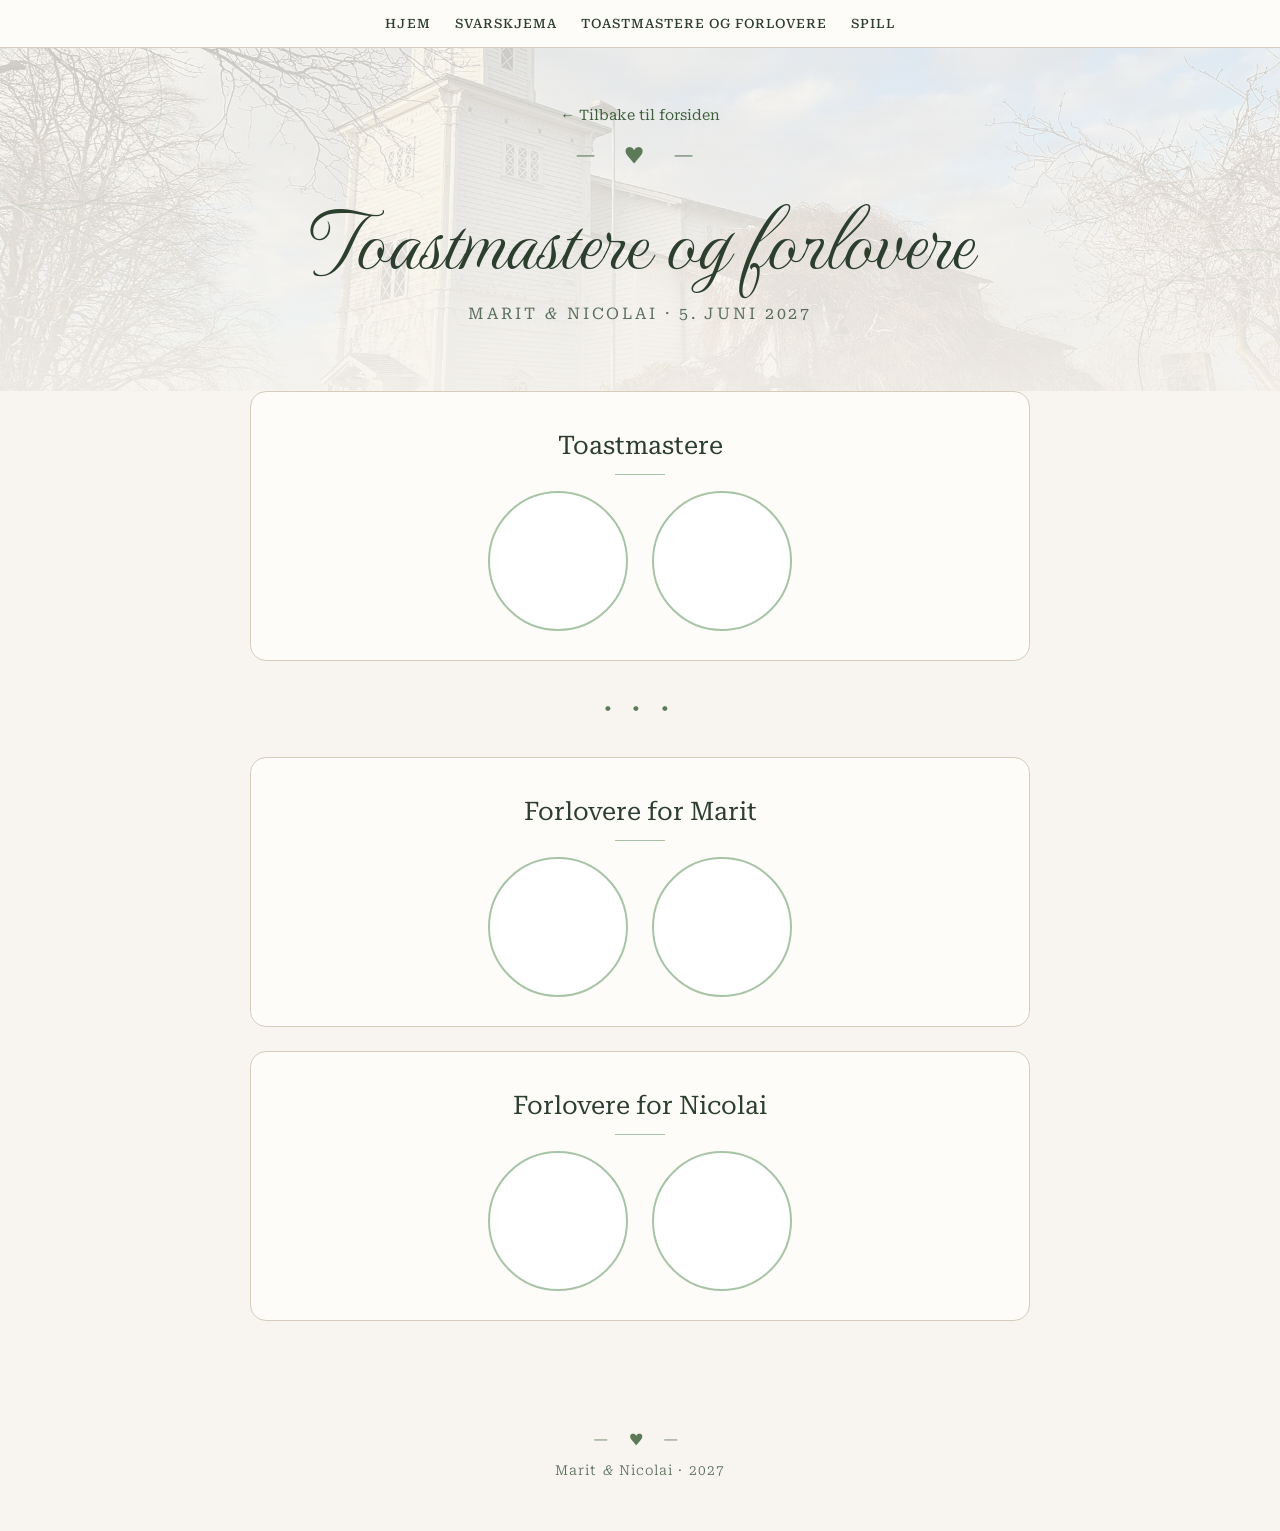
==== forlovere.html @ 28b067f8 "Add forlovere page" ====
<!doctype html>
<html lang="no">
  <head>
    <meta charset="UTF-8" />
    <meta name="viewport" content="width=device-width, initial-scale=1.0" />
    <title>Toastmastere og forlovere &ndash; Marit &amp; Nicolai</title>
    <meta
      name="description"
      content="Toastmastere og forlovere for bryllupet til Marit og Nicolai."
    />
    <link rel="stylesheet" href="./styles.css" />
  </head>
  <body>
    <nav class="site-nav">
      <a href="./index.html">Hjem</a>
      <a href="./svar.html">Svarskjema</a>
      <a href="./forlovere.html">Toastmastere og forlovere</a>
      <a href="./spill.html">Spill</a>
    </nav>
    <header class="hero hero-small hero-banner">
      <p class="eyebrow">
        <a href="./index.html" class="back-link">&larr; Tilbake til forsiden</a>
      </p>
      <span class="ornament">&mdash; &hearts; &mdash;</span>
      <h1>Toastmastere og forlovere</h1>
      <p class="date">Marit <em>&amp;</em> Nicolai &middot; 5. juni 2027</p>
    </header>

    <main class="container">
      <section class="card center">
        <h2>Toastmastere</h2>
        <div class="ring-grid">
          <div class="ring" aria-hidden="true"></div>
          <div class="ring" aria-hidden="true"></div>
        </div>
      </section>

      <span class="divider">&bull; &bull; &bull;</span>

      <section class="card center">
        <h2>Forlovere for Marit</h2>
        <div class="ring-grid">
          <div class="ring" aria-hidden="true"></div>
          <div class="ring" aria-hidden="true"></div>
        </div>
      </section>

      <section class="card center">
        <h2>Forlovere for Nicolai</h2>
        <div class="ring-grid">
          <div class="ring" aria-hidden="true"></div>
          <div class="ring" aria-hidden="true"></div>
        </div>
      </section>
    </main>

    <footer class="footer">
      <span class="ornament">&mdash; &hearts; &mdash;</span>
      <p>Marit <em>&amp;</em> Nicolai &middot; 2027</p>
    </footer>
  </body>
</html>
---- styles.css ----
@import url('https://fonts.googleapis.com/css2?family=MonteCarlo&family=Roboto+Serif:ital,wght@0,300;0,400;0,500;0,600;1,300;1,400&display=swap');

:root {
  color-scheme: light;
  --bg: #f8f5f0;
  --text: #2c3e2d;
  --text-light: #5a6e5b;
  --card: #fefcf9;
  --accent: #3d5e3a;
  --accent-hover: #2e4a2b;
  --accent-light: #a8c4a6;
  --border: #d6ccbc;
  --gold: #5c7a58;
  --blush: #efe8dd;
  --font-script: 'MonteCarlo', cursive;
  --font-serif: 'Roboto Serif', 'Georgia', serif;
}

* {
  box-sizing: border-box;
}

body {
  margin: 0;
  font-family: var(--font-serif);
  font-weight: 300;
  background: var(--bg);
  color: var(--text);
  line-height: 1.65;
  font-size: 16px;
}

/* ---- HERO ---- */

.hero {
  position: relative;
  text-align: center;
  padding: 6rem 1.5rem 4rem;
  background: linear-gradient(170deg, #efe8dd 0%, #f8f5f0 100%);
  overflow: hidden;
}

.hero::before,
.hero::after {
  content: '';
  position: absolute;
  width: 220px;
  height: 220px;
  border: 1px solid var(--accent-light);
  border-radius: 50%;
  opacity: 0.35;
  pointer-events: none;
}

.hero::before {
  top: -60px;
  left: -60px;
}

.hero::after {
  bottom: -80px;
  right: -80px;
}

.eyebrow {
  margin: 0 0 0.5rem;
  letter-spacing: 0.25em;
  text-transform: uppercase;
  font-size: 0.72rem;
  font-weight: 500;
  color: var(--accent);
}

.ornament {
  display: block;
  margin: 0.6rem auto 0.8rem;
  font-size: 1.4rem;
  color: var(--gold);
  letter-spacing: 0.5em;
  user-select: none;
}

h1 {
  margin: 0;
  font-family: var(--font-script);
  font-weight: 400;
  font-size: clamp(3rem, 8vw, 5.5rem);
  line-height: 1.15;
  color: var(--text);
}

h1 .amp {
  font-style: italic;
  font-weight: 300;
  color: var(--gold);
  padding: 0 0.15em;
}

.date {
  margin: 0.8rem 0 2rem;
  font-family: var(--font-serif);
  font-size: 1rem;
  font-weight: 400;
  letter-spacing: 0.18em;
  text-transform: uppercase;
  color: var(--text-light);
}

/* ---- HERO IMAGE ---- */

.hero-image-wrapper {
  max-width: 420px;
  margin: 0 auto 2.5rem;
}

.hero-image {
  width: 100%;
  aspect-ratio: 1 / 1;
  object-fit: cover;
  border-radius: 50%;
  border: 4px solid #fff;
  box-shadow: 0 8px 40px rgba(61, 94, 58, 0.15);
}

/* ---- SECTION DIVIDER ---- */

.divider {
  display: block;
  text-align: center;
  margin: 0.5rem 0;
  font-size: 1.2rem;
  color: var(--gold);
  letter-spacing: 0.4em;
  user-select: none;
}

/* ---- CONTAINER / CARDS ---- */

.container {
  width: min(780px, 90vw);
  margin: 0 auto 4rem;
  display: grid;
  gap: 1.5rem;
}

.card {
  background: var(--card);
  border: 1px solid var(--border);
  border-radius: 16px;
  padding: 2rem 2rem 1.8rem;
}

h2 {
  font-family: var(--font-serif);
  font-weight: 400;
  font-size: 1.6rem;
  margin: 0 0 0.8rem;
  color: var(--text);
}

h2::after {
  content: '';
  display: block;
  width: 50px;
  height: 1px;
  background: var(--accent-light);
  margin-top: 0.5rem;
}

.center h2::after {
  margin-left: auto;
  margin-right: auto;
}

p {
  margin: 0 0 0.6rem;
}

ul {
  padding-left: 0;
  list-style: none;
  margin: 0;
}

ul li {
  padding: 0.35rem 0;
  border-bottom: 1px solid var(--border);
}

ul li:last-child {
  border-bottom: none;
}

/* ---- BUTTONS ---- */

.button {
  display: inline-block;
  border: none;
  border-radius: 999px;
  background: var(--accent);
  color: #fff;
  padding: 0.8rem 2.2rem;
  font-family: var(--font-serif);
  font-size: 0.85rem;
  font-weight: 500;
  letter-spacing: 0.1em;
  text-transform: uppercase;
  text-decoration: none;
  cursor: pointer;
  transition: background 0.25s ease, transform 0.2s ease;
}

.button:hover {
  background: var(--accent-hover);
  transform: translateY(-1px);
}

/* ---- FORMS ---- */

.form {
  display: grid;
  gap: 1rem;
}

label {
  display: grid;
  gap: 0.3rem;
  font-weight: 500;
  font-size: 0.9rem;
  color: var(--text);
}

input,
select,
textarea {
  font: inherit;
  font-weight: 300;
  border: 1px solid var(--border);
  border-radius: 10px;
  padding: 0.7rem 0.85rem;
  background: #fff;
  transition: border-color 0.2s ease, box-shadow 0.2s ease;
}

input:focus,
select:focus,
textarea:focus {
  outline: none;
  border-color: var(--accent);
  box-shadow: 0 0 0 3px rgba(61, 94, 58, 0.12);
}

.status {
  margin: 0.4rem 0 0;
  font-size: 0.9rem;
  color: #4a7c59;
  min-height: 1.4em;
}

.status.error {
  color: #a33;
}

/* ---- UTILITY ---- */

.center {
  text-align: center;
}

a {
  color: var(--accent);
}

/* ---- HERO SMALL (svar.html) ---- */

.hero-small {
  padding: 3.5rem 1.5rem 2rem;
}

.hero-banner {
  background: linear-gradient(rgba(248, 245, 240, 0.82), rgba(248, 245, 240, 0.94)),
    url('./bilder/hetlandskirken.jpg') center / cover no-repeat;
}

/* ---- PHOTOS ---- */

.photo {
  margin: 0 0 1rem;
}

.photo img {
  display: block;
  width: 100%;
  height: auto;
  border-radius: 12px;
}

.photo figcaption,
.credit {
  margin-top: 0.4rem;
  font-size: 0.75rem;
  color: var(--text-light);
}

.back-link {
  color: var(--accent);
  text-decoration: none;
  text-transform: none;
  letter-spacing: normal;
  font-size: 0.9rem;
  font-weight: 400;
}

.back-link:hover {
  text-decoration: underline;
}

/* ---- RINGS (forlovere.html) ---- */

.ring-grid {
  display: flex;
  flex-wrap: wrap;
  justify-content: center;
  gap: 1.5rem;
  margin-top: 1rem;
}

.ring {
  width: 140px;
  height: 140px;
  border-radius: 50%;
  border: 2px solid var(--accent-light);
  background: #fff;
}

/* ---- SITE NAV ---- */

.site-nav {
  position: sticky;
  top: 0;
  z-index: 10;
  display: flex;
  flex-wrap: wrap;
  justify-content: center;
  gap: 0.5rem 1.5rem;
  padding: 0.8rem 1rem;
  background: rgba(254, 252, 249, 0.95);
  border-bottom: 1px solid var(--border);
}

.site-nav a {
  color: var(--text);
  text-decoration: none;
  font-size: 0.8rem;
  font-weight: 500;
  letter-spacing: 0.08em;
  text-transform: uppercase;
}

.site-nav a:hover {
  color: var(--accent);
}

/* ---- FOOTER ---- */

.footer {
  text-align: center;
  padding: 2rem 1rem 2.5rem;
  color: var(--text-light);
  font-size: 0.85rem;
  letter-spacing: 0.08em;
}

.footer .ornament {
  font-size: 1rem;
  margin-bottom: 0.4rem;
}

/* ---- RESPONSIVE ---- */

@media (max-width: 600px) {
  .hero {
    padding: 4rem 1rem 3rem;
  }

  .card {
    padding: 1.4rem 1.2rem;
  }

  .hero-image-wrapper {
    max-width: 280px;
  }
}
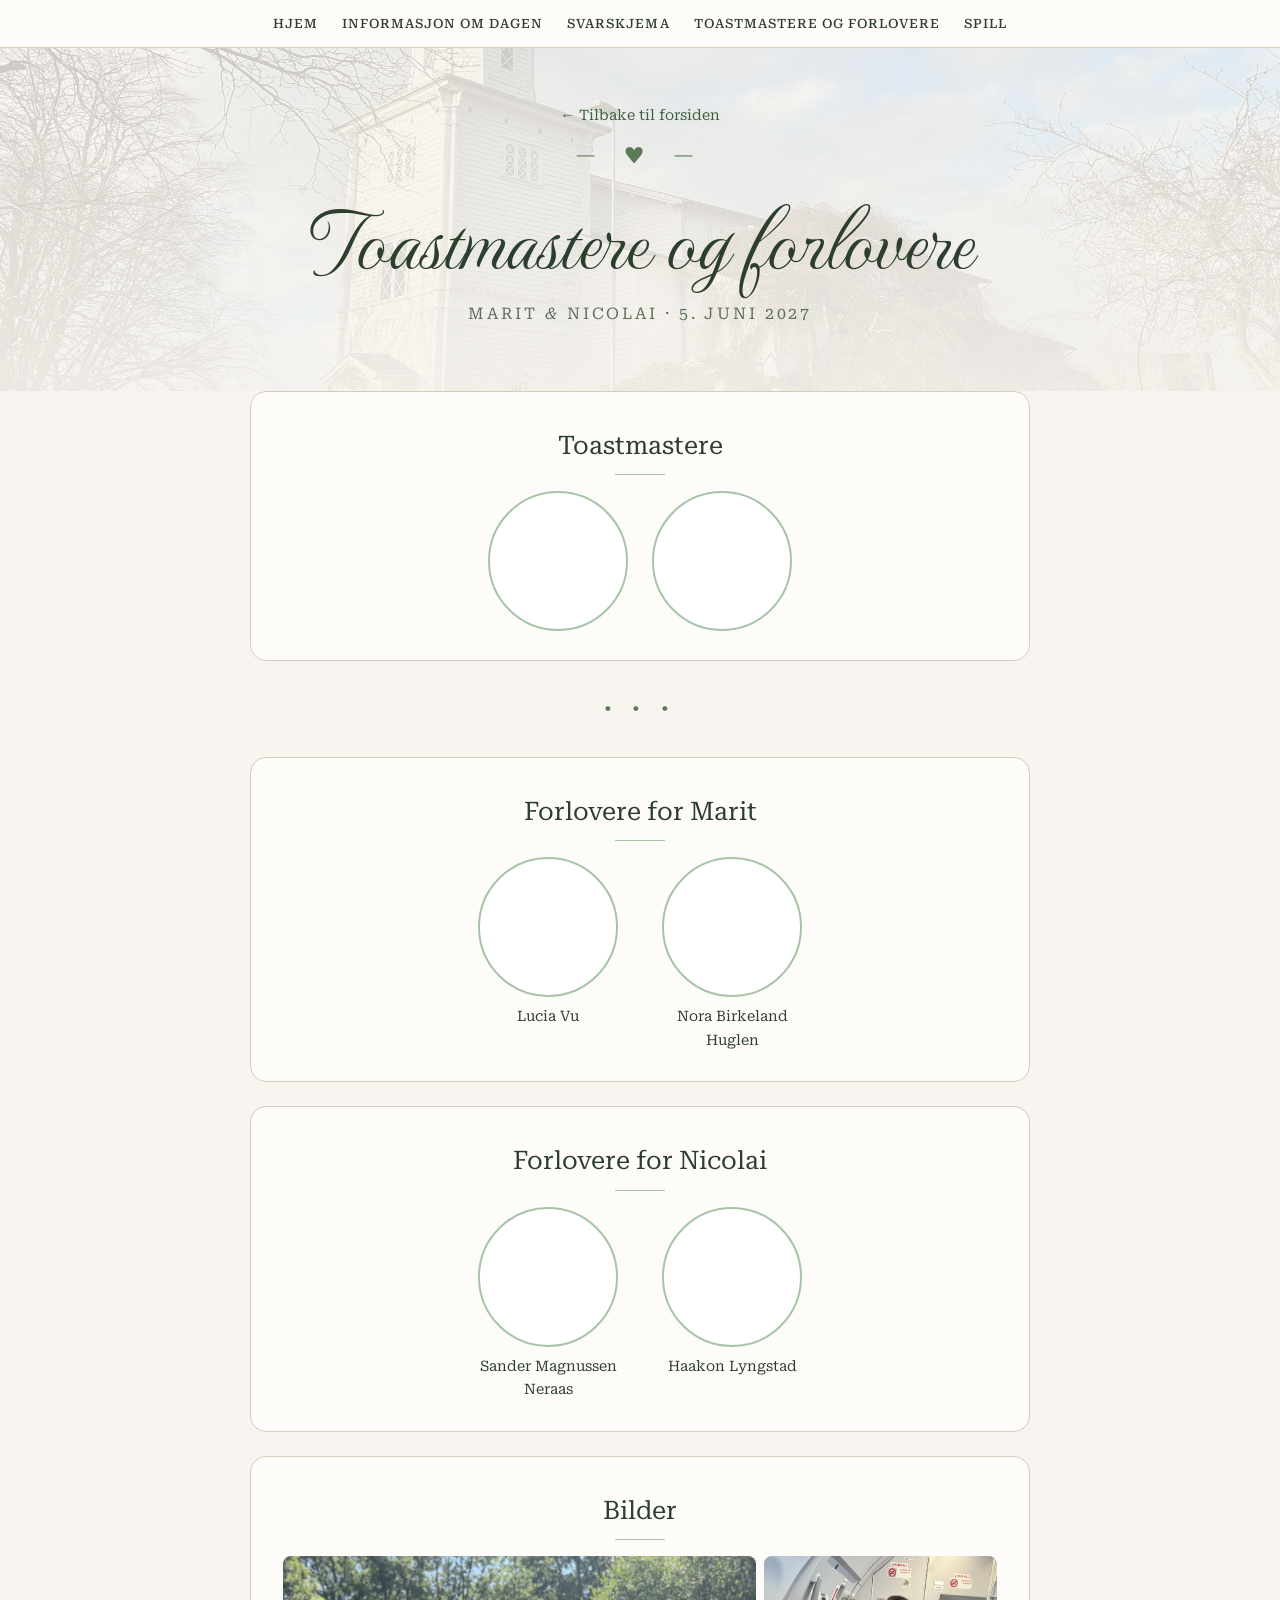
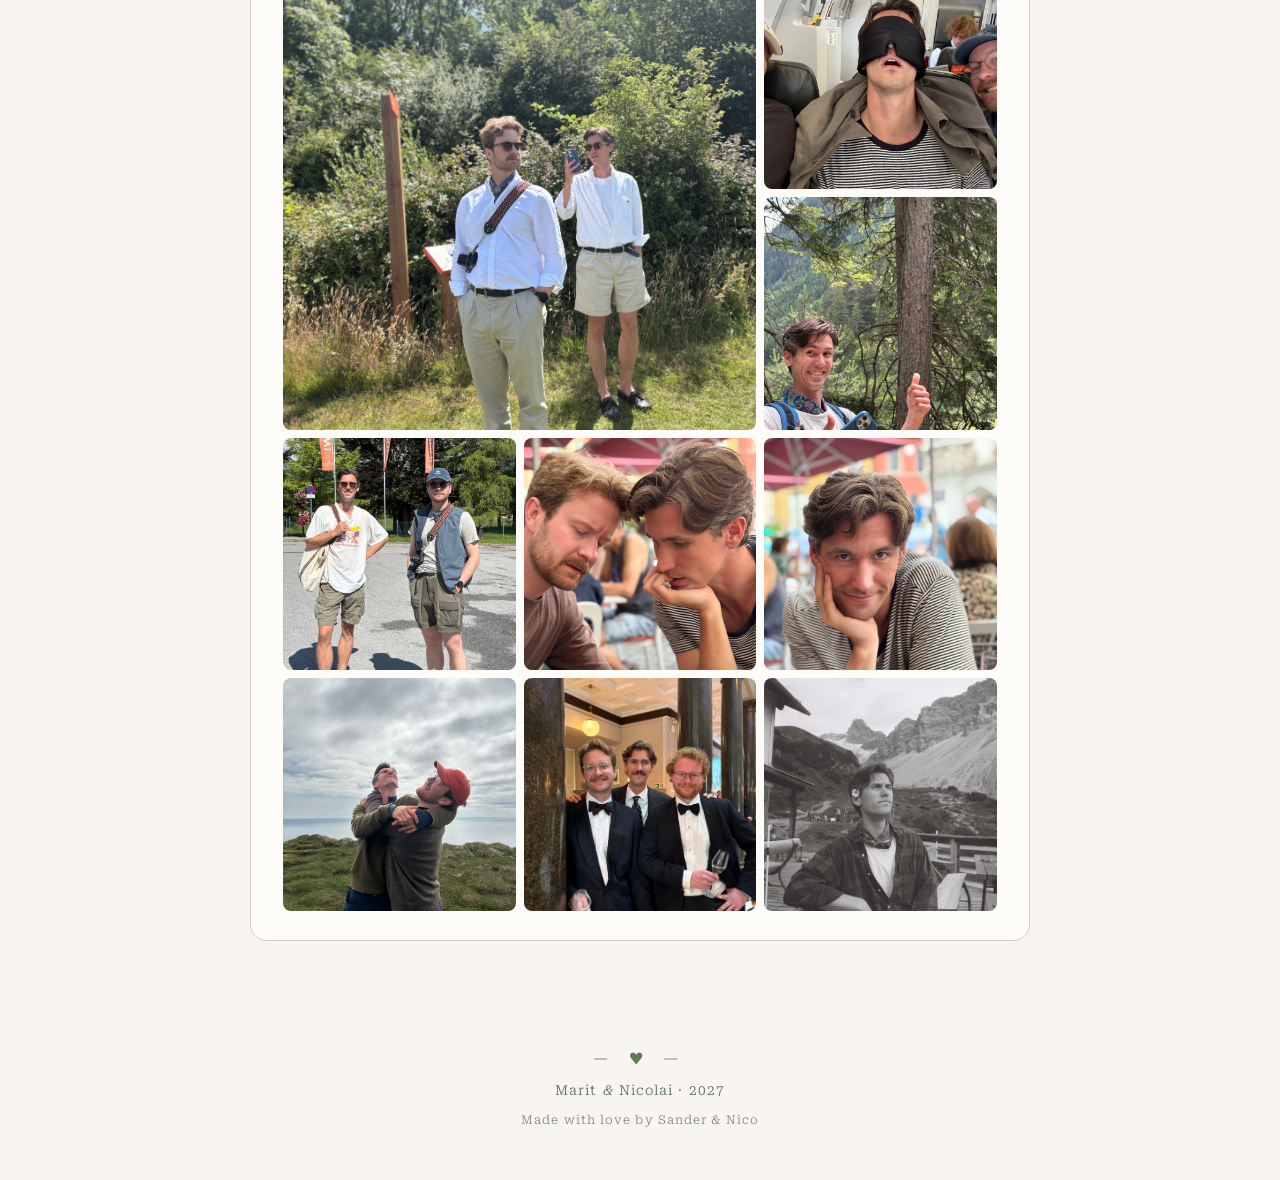
==== commit 65e3086d: "Several updates including new street racer game and scoreboard. Also wedding stuff" ====
--- a/forlovere.html
+++ b/forlovere.html
@@ -13,6 +13,7 @@
   <body>
     <nav class="site-nav">
       <a href="./index.html">Hjem</a>
+      <a href="./informasjon.html">Informasjon om dagen</a>
       <a href="./svar.html">Svarskjema</a>
       <a href="./forlovere.html">Toastmastere og forlovere</a>
       <a href="./spill.html">Spill</a>
@@ -40,16 +41,43 @@
       <section class="card center">
         <h2>Forlovere for Marit</h2>
         <div class="ring-grid">
-          <div class="ring" aria-hidden="true"></div>
-          <div class="ring" aria-hidden="true"></div>
+          <figure class="person">
+            <div class="ring" aria-hidden="true"></div>
+            <figcaption>Lucia Vu</figcaption>
+          </figure>
+          <figure class="person">
+            <div class="ring" aria-hidden="true"></div>
+            <figcaption>Nora Birkeland Huglen</figcaption>
+          </figure>
         </div>
       </section>
 
       <section class="card center">
         <h2>Forlovere for Nicolai</h2>
         <div class="ring-grid">
-          <div class="ring" aria-hidden="true"></div>
-          <div class="ring" aria-hidden="true"></div>
+          <figure class="person">
+            <div class="ring" aria-hidden="true"></div>
+            <figcaption>Sander Magnussen Neraas</figcaption>
+          </figure>
+          <figure class="person">
+            <div class="ring" aria-hidden="true"></div>
+            <figcaption>Haakon Lyngstad</figcaption>
+          </figure>
+        </div>
+      </section>
+
+      <section class="card center">
+        <h2>Bilder</h2>
+        <div class="collage">
+          <img src="./bilder/IMG_0092.jpeg" alt="" loading="lazy" />
+          <img src="./bilder/IMG_0175.jpeg" alt="" loading="lazy" />
+          <img src="./bilder/IMG_0213.jpeg" alt="" loading="lazy" />
+          <img src="./bilder/IMG_0257.jpeg" alt="" loading="lazy" />
+          <img src="./bilder/IMG_0267.jpeg" alt="" loading="lazy" />
+          <img src="./bilder/IMG_0270.jpeg" alt="" loading="lazy" />
+          <img src="./bilder/IMG_1080.jpeg" alt="" loading="lazy" />
+          <img src="./bilder/IMG_8206.jpeg" alt="" loading="lazy" />
+          <img src="./bilder/R1-01843-0044.JPG" alt="" loading="lazy" />
         </div>
       </section>
     </main>
@@ -57,6 +85,7 @@
     <footer class="footer">
       <span class="ornament">&mdash; &hearts; &mdash;</span>
       <p>Marit <em>&amp;</em> Nicolai &middot; 2027</p>
+      <p class="footer-credit">Made with love by Sander &amp; Nico</p>
     </footer>
   </body>
 </html>
--- a/styles.css
+++ b/styles.css
@@ -315,6 +315,17 @@
   text-decoration: underline;
 }
 
+/* ---- MAPS ---- */
+
+.map {
+  display: block;
+  width: 100%;
+  height: 320px;
+  margin-top: 1rem;
+  border: 1px solid var(--border);
+  border-radius: 12px;
+}
+
 /* ---- RINGS (forlovere.html) ---- */
 
 .ring-grid {
@@ -331,6 +342,42 @@
   border-radius: 50%;
   border: 2px solid var(--accent-light);
   background: #fff;
+}
+
+.person {
+  margin: 0;
+  width: 160px;
+}
+
+.person .ring {
+  margin: 0 auto 0.5rem;
+}
+
+.person figcaption {
+  font-size: 0.9rem;
+  font-weight: 400;
+}
+
+/* ---- COLLAGE (forlovere.html) ---- */
+
+.collage {
+  display: grid;
+  grid-template-columns: repeat(3, 1fr);
+  gap: 0.5rem;
+  margin-top: 1rem;
+}
+
+.collage img {
+  width: 100%;
+  aspect-ratio: 1;
+  object-fit: cover;
+  display: block;
+  border-radius: 8px;
+}
+
+.collage img:first-child {
+  grid-column: span 2;
+  grid-row: span 2;
 }
 
 /* ---- SITE NAV ---- */
@@ -376,6 +423,12 @@
   margin-bottom: 0.4rem;
 }
 
+.footer .footer-credit {
+  margin-top: 0.4rem;
+  font-size: 0.75rem;
+  opacity: 0.8;
+}
+
 /* ---- RESPONSIVE ---- */
 
 @media (max-width: 600px) {
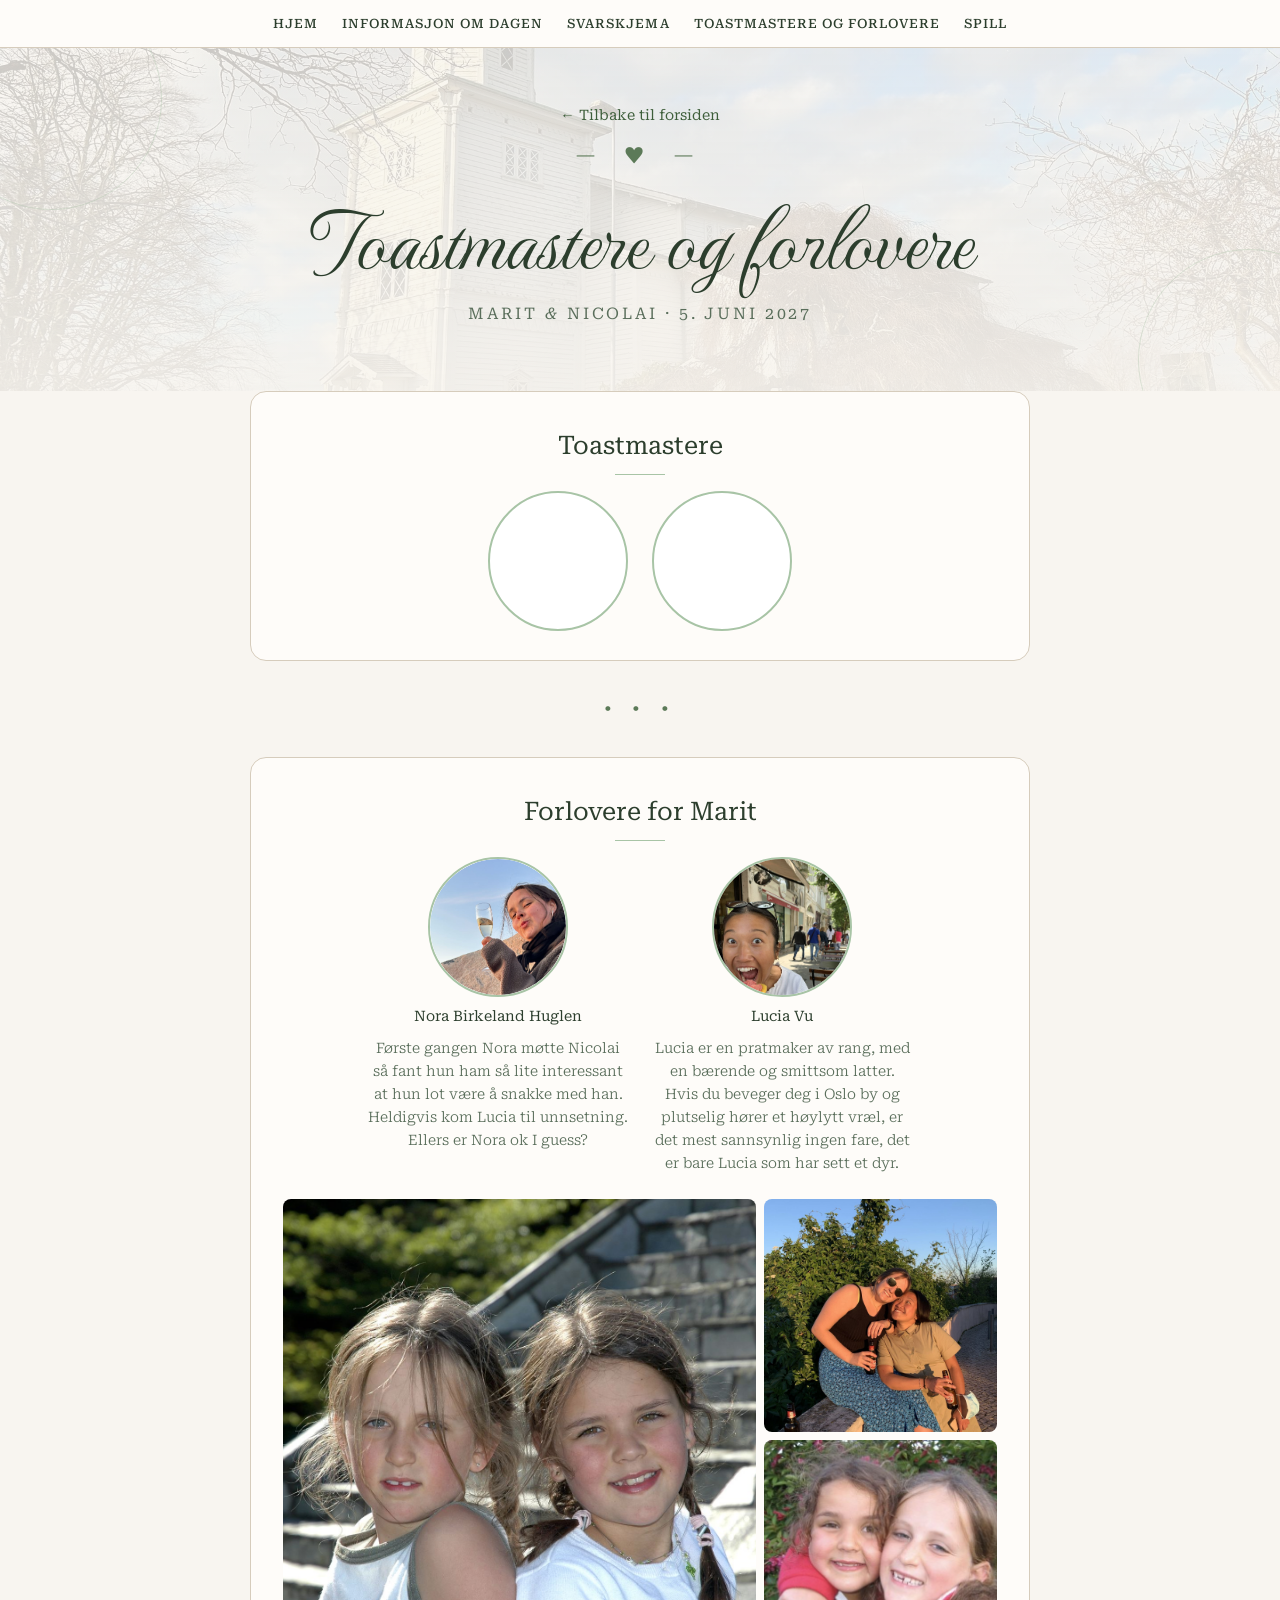
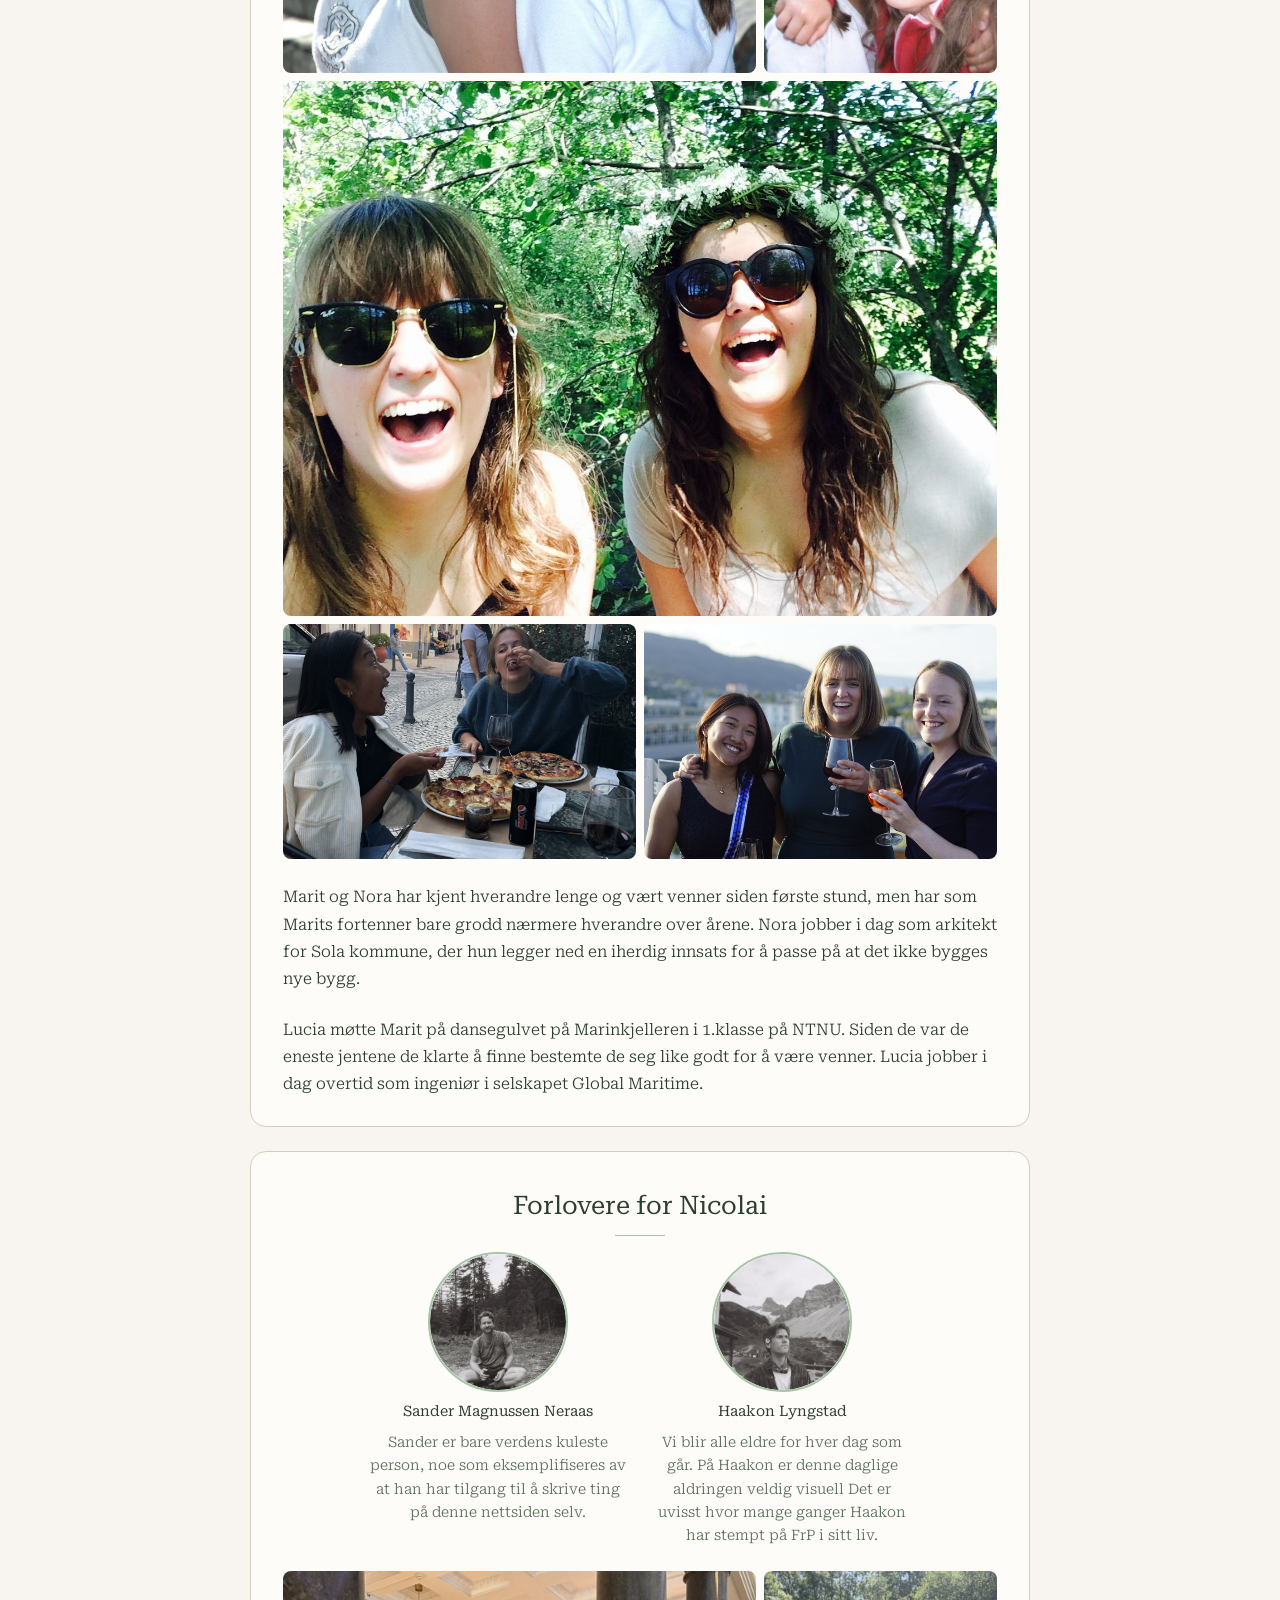
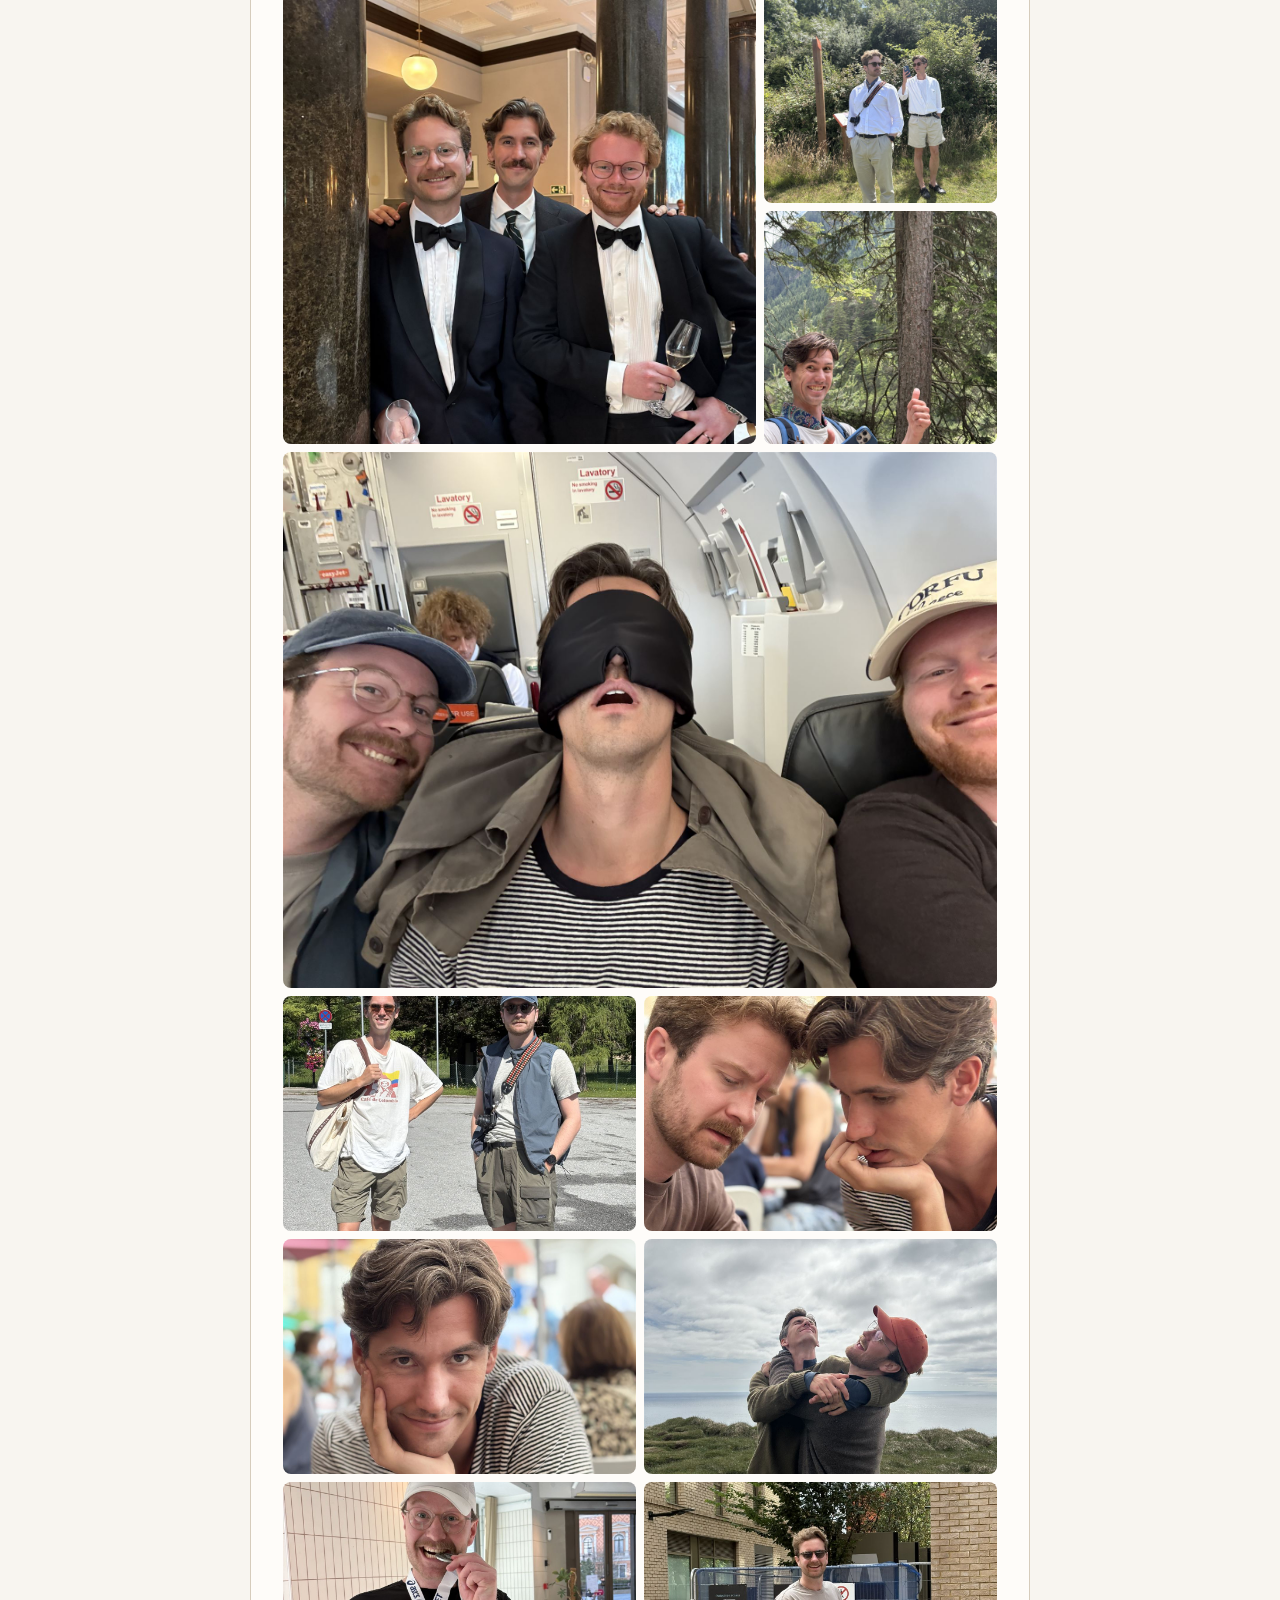
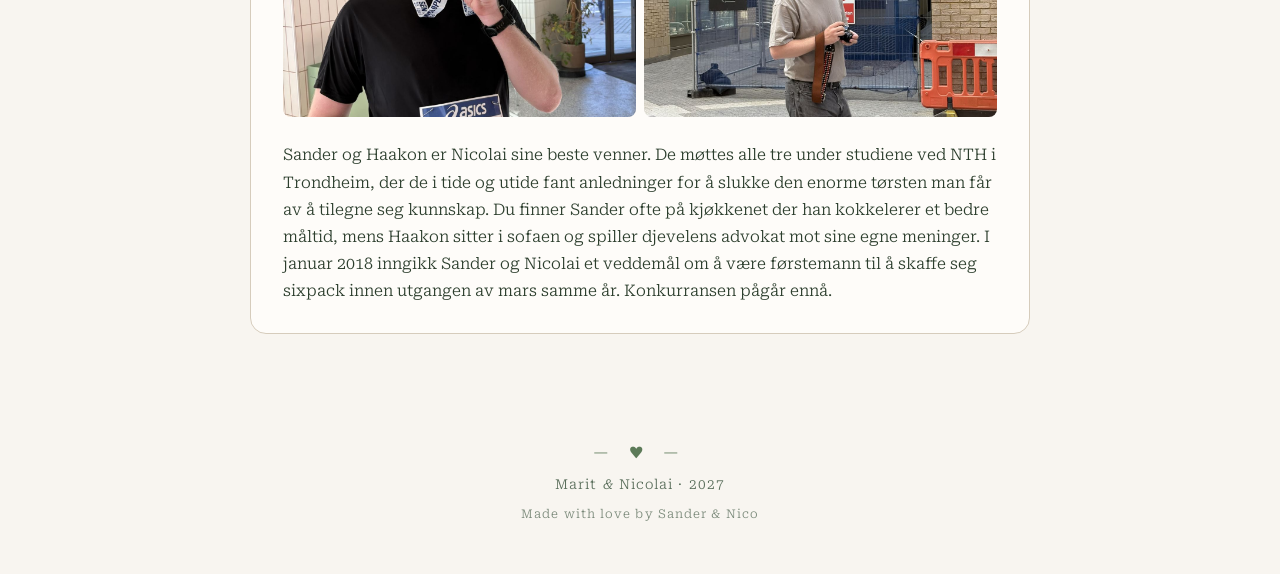
==== commit 73bf50c1: "Add several updates to the Toastmaster/Forlover page" ====
--- a/forlovere.html
+++ b/forlovere.html
@@ -41,44 +41,64 @@
       <section class="card center">
         <h2>Forlovere for Marit</h2>
         <div class="ring-grid">
-          <figure class="person">
-            <div class="ring" aria-hidden="true"></div>
+          <figure class="person person-bio">
+            <div class="ring">
+              <img src="./bilder/Lucia%26Nora/IMG_5450.JPEG" alt="Nora Birkeland Huglen" />
+            </div>
+            <figcaption>Nora Birkeland Huglen</figcaption>
+            <p>Første gangen Nora møtte Nicolai så fant hun ham så lite interessant at hun lot være å snakke med han. Heldigvis kom Lucia til unnsetning. Ellers er Nora ok I guess?</p>
+          </figure>
+          <figure class="person person-bio">
+            <div class="ring">
+              <img src="./bilder/Lucia%26Nora/IMG_7027.JPEG" alt="Lucia Vu" style="transform: translateX(4%) scale(1.1)" />
+            </div>
             <figcaption>Lucia Vu</figcaption>
-          </figure>
-          <figure class="person">
-            <div class="ring" aria-hidden="true"></div>
-            <figcaption>Nora Birkeland Huglen</figcaption>
+            <p>Lucia er en pratmaker av rang, med en bærende og smittsom latter. Hvis du beveger deg i Oslo by og plutselig hører et høylytt vræl, er det mest sannsynlig ingen fare, det er bare Lucia som har sett et dyr.</p>
           </figure>
         </div>
+        <div class="collage">
+          <img class="collage-big" src="./bilder/Lucia%26Nora/DSC_0093.JPEG" alt="" loading="lazy" />
+          <img class="collage-small" src="./bilder/Lucia%26Nora/IMG_5144.JPEG" alt="" loading="lazy" />
+          <img class="collage-small" src="./bilder/Lucia%26Nora/IMG_4784.JPG" alt="" loading="lazy" />
+          <img class="collage-wide" src="./bilder/Lucia%26Nora/IMG_6780.jpg" alt="" loading="lazy" />
+          <img class="collage-half" src="./bilder/Lucia%26Nora/IMG_5451.JPEG" alt="" loading="lazy" />
+          <img class="collage-half" src="./bilder/Lucia%26Nora/_DSC7382.JPEG" alt="" loading="lazy" />
+        </div>
+        <p class="bio-text">Marit og Nora har kjent hverandre lenge og vært venner siden første stund, men har som Marits fortenner bare grodd nærmere hverandre over årene. Nora jobber i dag som arkitekt for Sola kommune, der hun legger ned en iherdig innsats for å passe på at det ikke bygges nye bygg.</p>
+        <p class="bio-text">Lucia møtte Marit på dansegulvet på Marinkjelleren i 1.klasse på NTNU. Siden de var de eneste jentene de klarte å finne bestemte de seg like godt for å være venner. Lucia jobber i dag overtid som ingeniør i selskapet Global Maritime.</p>
       </section>
 
       <section class="card center">
         <h2>Forlovere for Nicolai</h2>
         <div class="ring-grid">
-          <figure class="person">
-            <div class="ring" aria-hidden="true"></div>
+          <figure class="person person-bio">
+            <div class="ring">
+              <img src="./bilder/Sander%26Haakon/R1-01843-0050.JPEG" alt="Sander Magnussen Neraas" />
+            </div>
             <figcaption>Sander Magnussen Neraas</figcaption>
+            <p>Sander er bare verdens kuleste person, noe som eksemplifiseres av at han har tilgang til å skrive ting på denne nettsiden selv.</p>
           </figure>
-          <figure class="person">
-            <div class="ring" aria-hidden="true"></div>
+          <figure class="person person-bio">
+            <div class="ring">
+              <img src="./bilder/Sander%26Haakon/R1-01843-0044.JPG" alt="Haakon Lyngstad" style="object-position: center 20%" />
+            </div>
             <figcaption>Haakon Lyngstad</figcaption>
+            <p>Vi blir alle eldre for hver dag som går. På Haakon er denne daglige aldringen veldig visuell Det er uvisst hvor mange ganger Haakon har stempt på FrP i sitt liv.</p>
           </figure>
         </div>
-      </section>
-
-      <section class="card center">
-        <h2>Bilder</h2>
         <div class="collage">
-          <img src="./bilder/IMG_0092.jpeg" alt="" loading="lazy" />
-          <img src="./bilder/IMG_0175.jpeg" alt="" loading="lazy" />
-          <img src="./bilder/IMG_0213.jpeg" alt="" loading="lazy" />
-          <img src="./bilder/IMG_0257.jpeg" alt="" loading="lazy" />
-          <img src="./bilder/IMG_0267.jpeg" alt="" loading="lazy" />
-          <img src="./bilder/IMG_0270.jpeg" alt="" loading="lazy" />
-          <img src="./bilder/IMG_1080.jpeg" alt="" loading="lazy" />
-          <img src="./bilder/IMG_8206.jpeg" alt="" loading="lazy" />
-          <img src="./bilder/R1-01843-0044.JPG" alt="" loading="lazy" />
+          <img class="collage-big" src="./bilder/Sander%26Haakon/IMG_8206.jpeg" alt="" loading="lazy" />
+          <img class="collage-small" src="./bilder/Sander%26Haakon/IMG_0092.jpeg" alt="" loading="lazy" />
+          <img class="collage-small" src="./bilder/Sander%26Haakon/IMG_0213.jpeg" alt="" loading="lazy" />
+          <img class="collage-wide" src="./bilder/Sander%26Haakon/IMG_0175.jpeg" alt="" loading="lazy" />
+          <img class="collage-half" src="./bilder/Sander%26Haakon/IMG_0257.jpeg" alt="" loading="lazy" />
+          <img class="collage-half" src="./bilder/Sander%26Haakon/IMG_0267.jpeg" alt="" loading="lazy" />
+          <img class="collage-half" src="./bilder/Sander%26Haakon/IMG_0270.jpeg" alt="" loading="lazy" />
+          <img class="collage-half" src="./bilder/Sander%26Haakon/IMG_1080.jpeg" alt="" loading="lazy" />
+          <img class="collage-half" src="./bilder/Sander%26Haakon/IMG_1248.JPEG" alt="" loading="lazy" />
+          <img class="collage-half" src="./bilder/Sander%26Haakon/IMG_0064.JPEG" alt="" loading="lazy" />
         </div>
+        <p class="bio-text">Sander og Haakon er Nicolai sine beste venner. De møttes alle tre under studiene ved NTH i Trondheim, der de i tide og utide fant anledninger for å slukke den enorme tørsten man får av å tilegne seg kunnskap. Du finner Sander ofte på kjøkkenet der han kokkelerer et bedre måltid, mens Haakon sitter i sofaen og spiller djevelens advokat mot sine egne meninger. I januar 2018 inngikk Sander og Nicolai et veddemål om å være førstemann til å skaffe seg sixpack innen utgangen av mars samme år. Konkurransen pågår ennå.</p>
       </section>
     </main>
 
--- a/styles.css
+++ b/styles.css
@@ -342,6 +342,7 @@
   border-radius: 50%;
   border: 2px solid var(--accent-light);
   background: #fff;
+  overflow: hidden;
 }
 
 .person {
@@ -349,6 +350,15 @@
   width: 160px;
 }
 
+.ring img {
+  width: 100%;
+  height: 100%;
+  object-fit: cover;
+  object-position: center top;
+  border-radius: 50%;
+  display: block;
+}
+
 .person .ring {
   margin: 0 auto 0.5rem;
 }
@@ -360,24 +370,57 @@
 
 /* ---- COLLAGE (forlovere.html) ---- */
 
+.person-bio {
+  width: 260px;
+}
+
+.person-bio p {
+  margin: 0.5rem 0 0;
+  font-size: 0.9rem;
+  line-height: 1.6;
+  color: var(--text-light);
+}
+
+.bio-text {
+  margin: 1.5rem 0 0;
+  text-align: left;
+  line-height: 1.7;
+}
+
 .collage {
   display: grid;
-  grid-template-columns: repeat(3, 1fr);
+  grid-template-columns: repeat(6, 1fr);
   gap: 0.5rem;
-  margin-top: 1rem;
+  margin-top: 1.5rem;
 }
 
 .collage img {
   width: 100%;
+  display: block;
+  object-fit: cover;
+  border-radius: 8px;
+}
+
+.collage-big {
+  grid-column: span 4;
+  grid-row: span 2;
+  height: 0;
+  min-height: 100%;
+}
+
+.collage-small {
+  grid-column: span 2;
   aspect-ratio: 1;
-  object-fit: cover;
-  display: block;
-  border-radius: 8px;
-}
-
-.collage img:first-child {
-  grid-column: span 2;
-  grid-row: span 2;
+}
+
+.collage-wide {
+  grid-column: 1 / -1;
+  height: auto;
+}
+
+.collage-half {
+  grid-column: span 3;
+  aspect-ratio: 3 / 2;
 }
 
 /* ---- SITE NAV ---- */
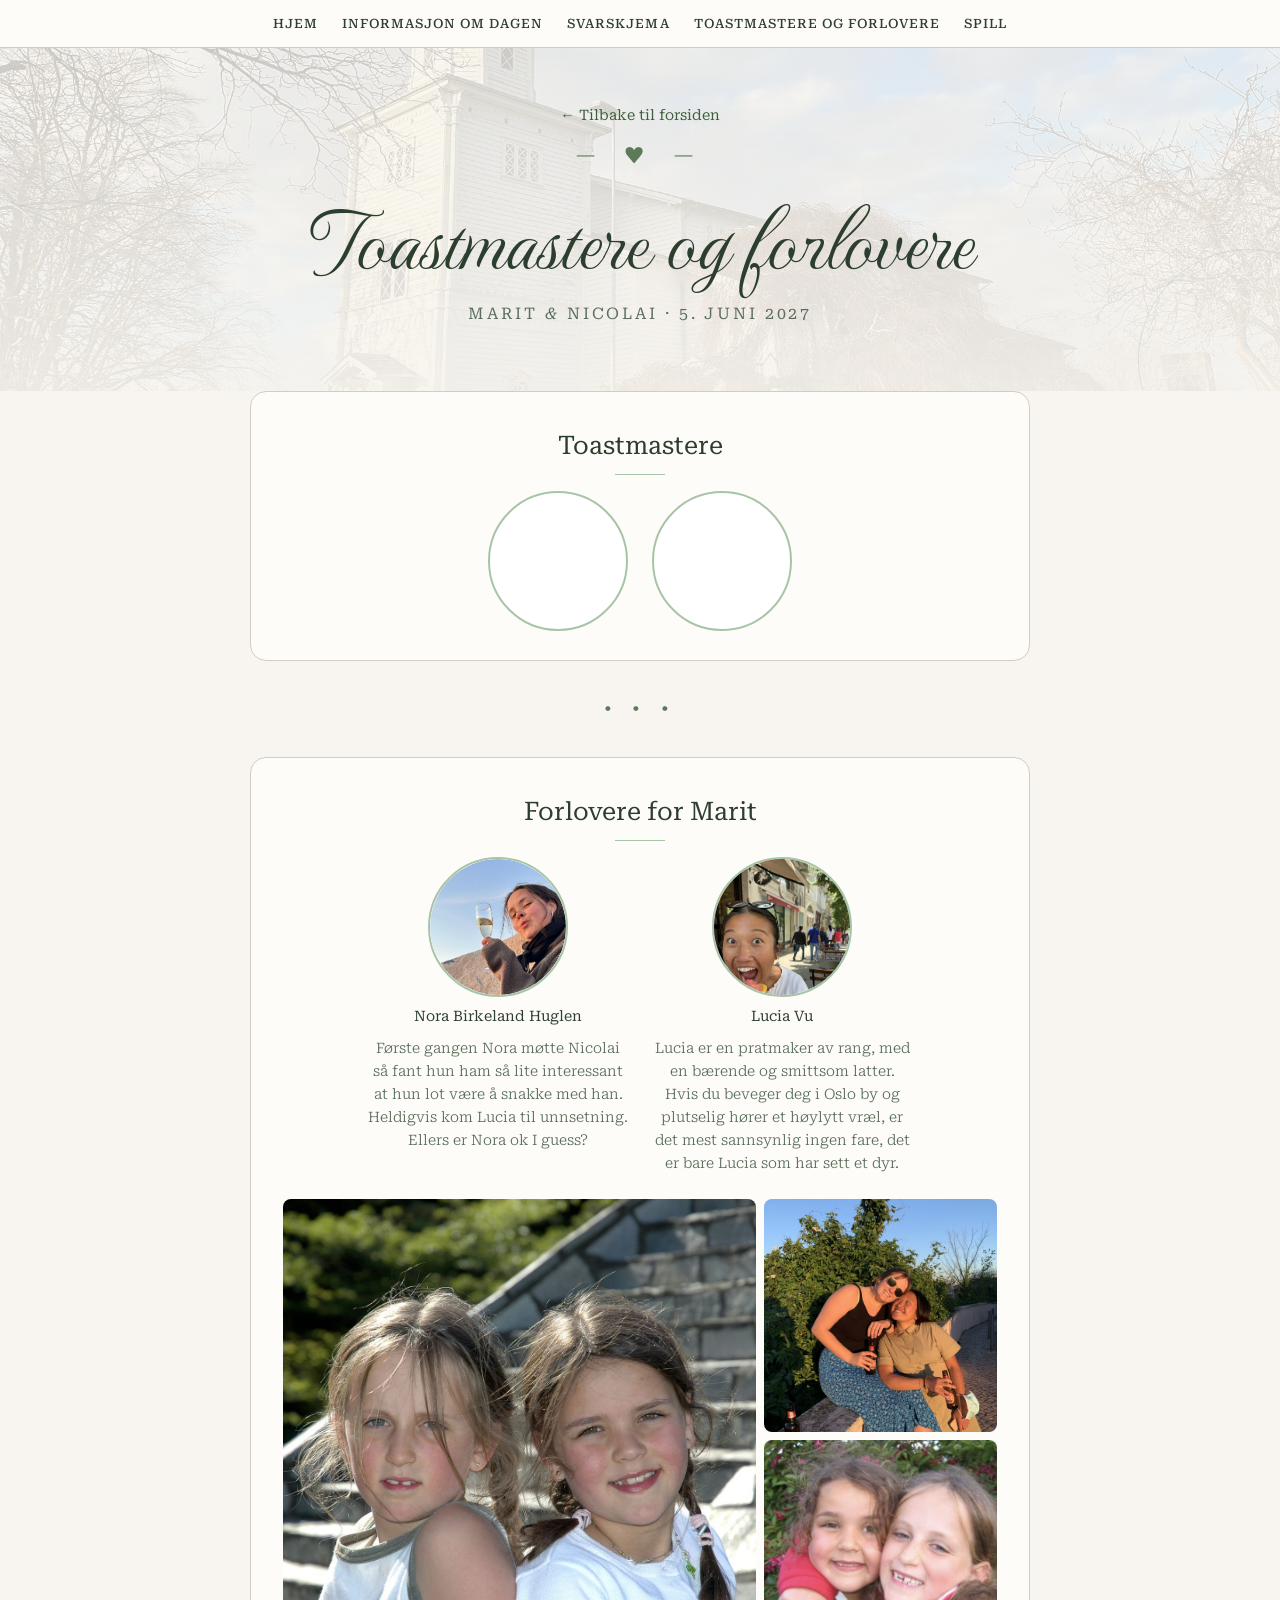
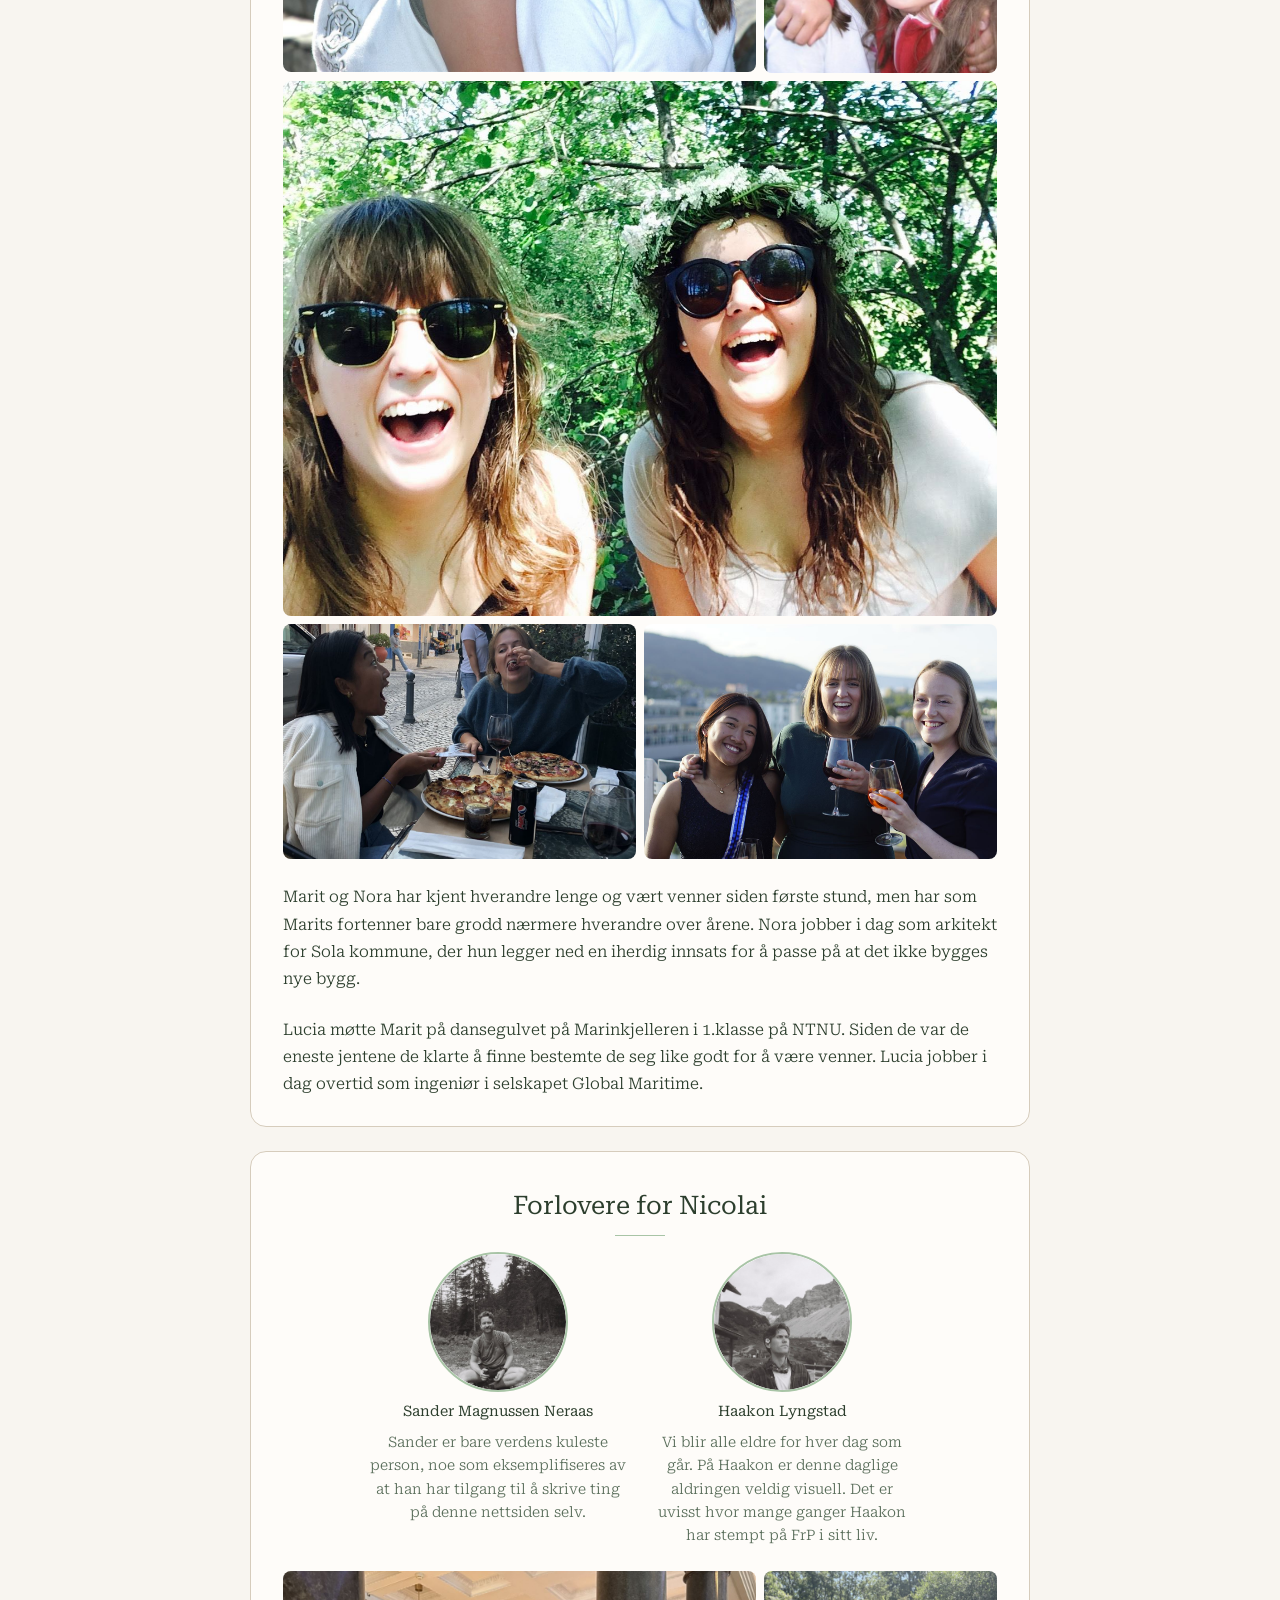
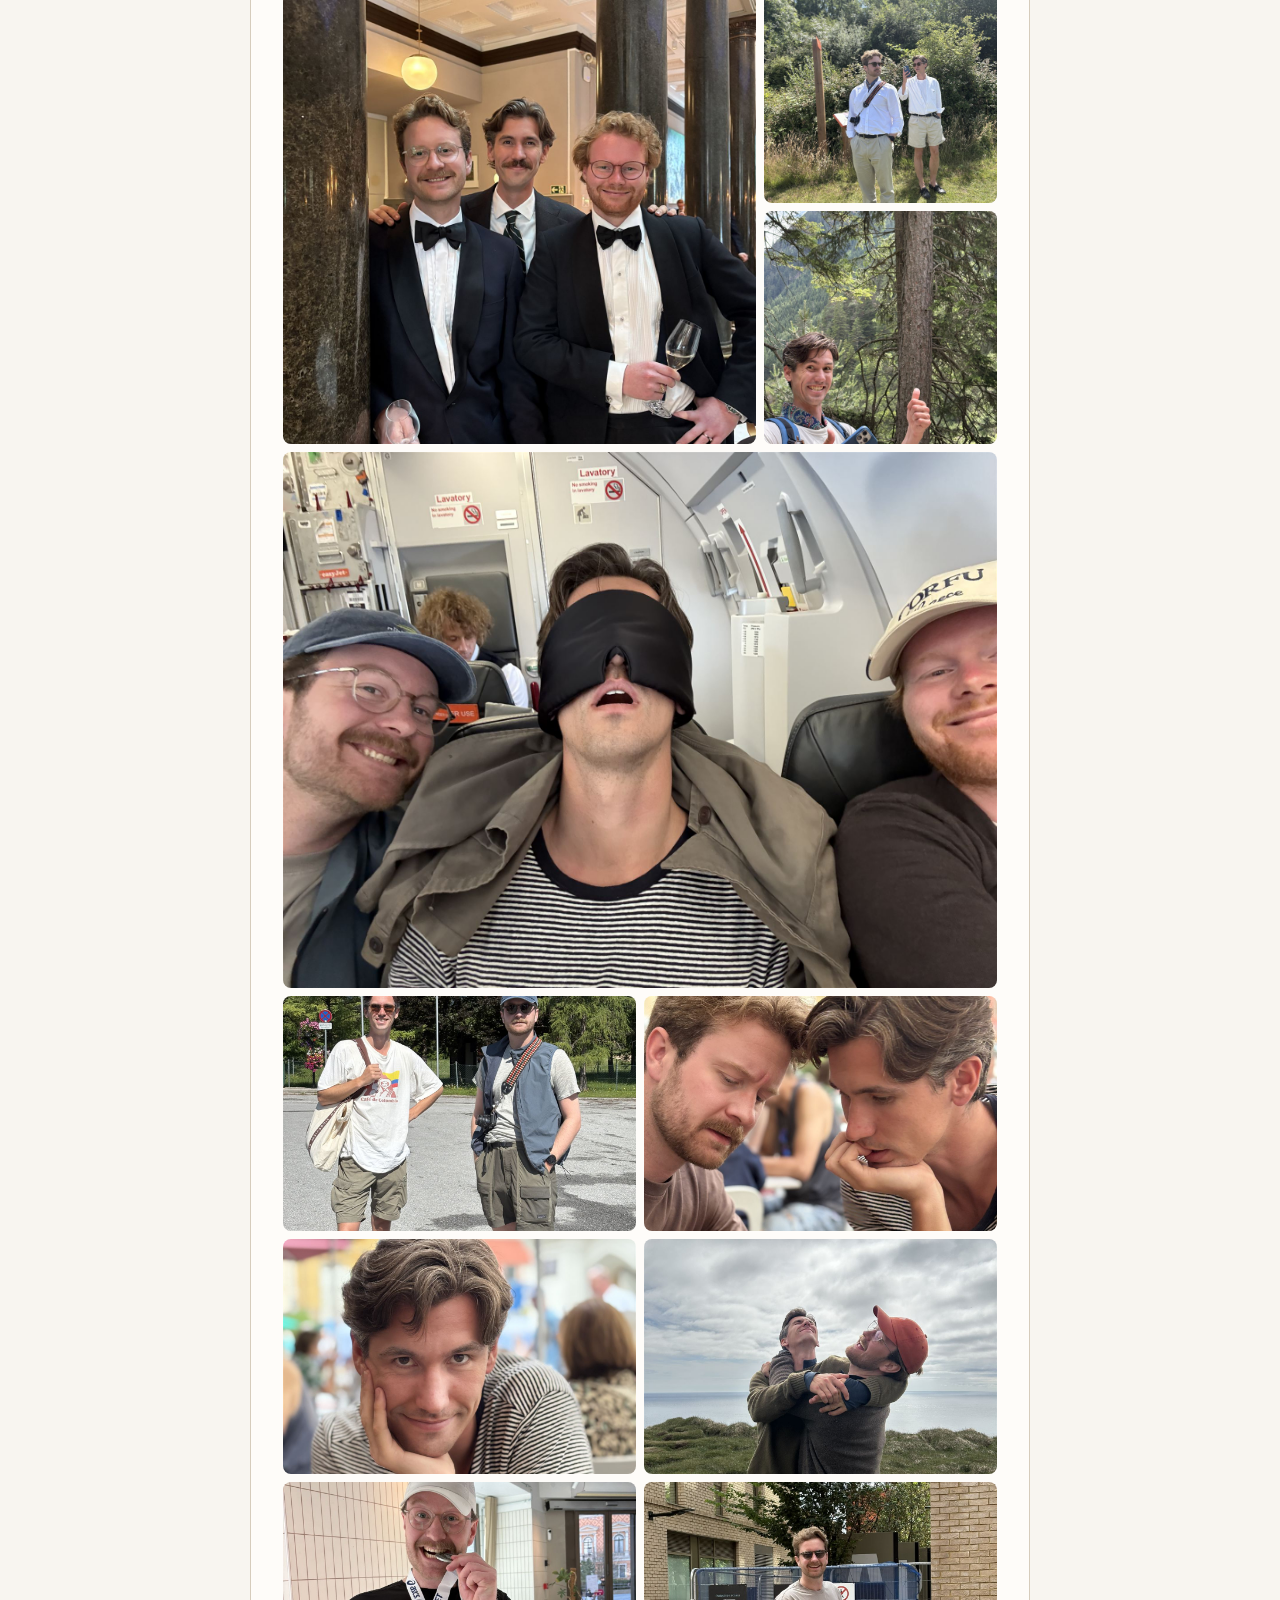
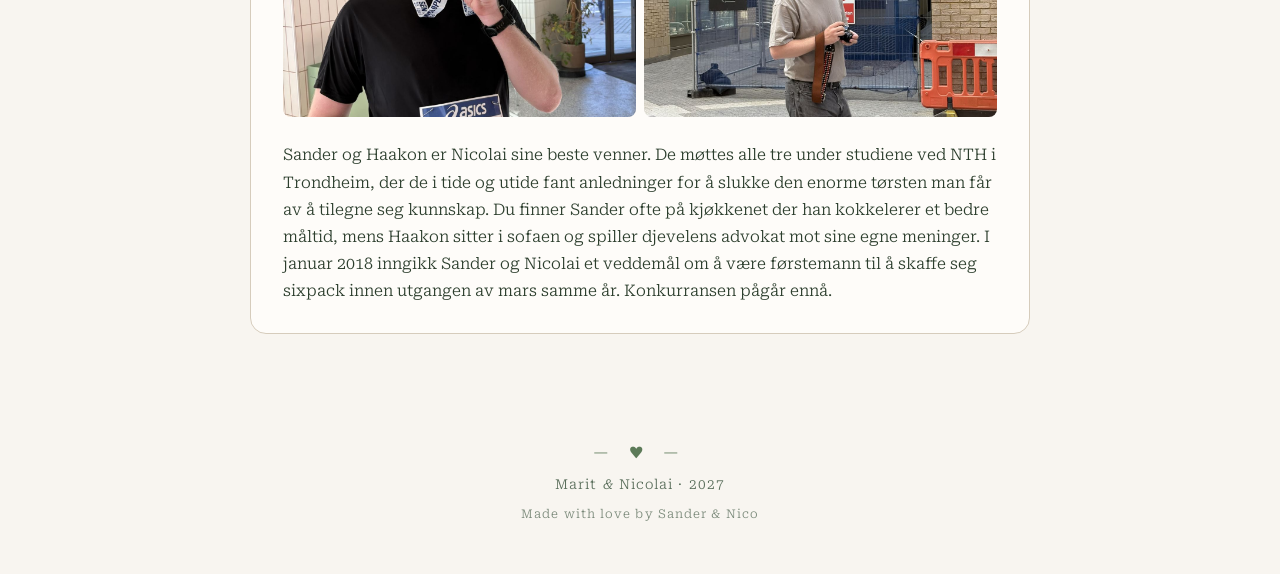
==== commit 5ddadede: "Smallfix" ====
--- a/forlovere.html
+++ b/forlovere.html
@@ -83,7 +83,7 @@
               <img src="./bilder/Sander%26Haakon/R1-01843-0044.JPG" alt="Haakon Lyngstad" style="object-position: center 20%" />
             </div>
             <figcaption>Haakon Lyngstad</figcaption>
-            <p>Vi blir alle eldre for hver dag som går. På Haakon er denne daglige aldringen veldig visuell Det er uvisst hvor mange ganger Haakon har stempt på FrP i sitt liv.</p>
+            <p>Vi blir alle eldre for hver dag som går. På Haakon er denne daglige aldringen veldig visuell. Det er uvisst hvor mange ganger Haakon har stempt på FrP i sitt liv.</p>
           </figure>
         </div>
         <div class="collage">
--- a/styles.css
+++ b/styles.css
@@ -343,6 +343,7 @@
   border: 2px solid var(--accent-light);
   background: #fff;
   overflow: hidden;
+  isolation: isolate;
 }
 
 .person {
@@ -404,8 +405,7 @@
 .collage-big {
   grid-column: span 4;
   grid-row: span 2;
-  height: 0;
-  min-height: 100%;
+  aspect-ratio: 1;
 }
 
 .collage-small {
